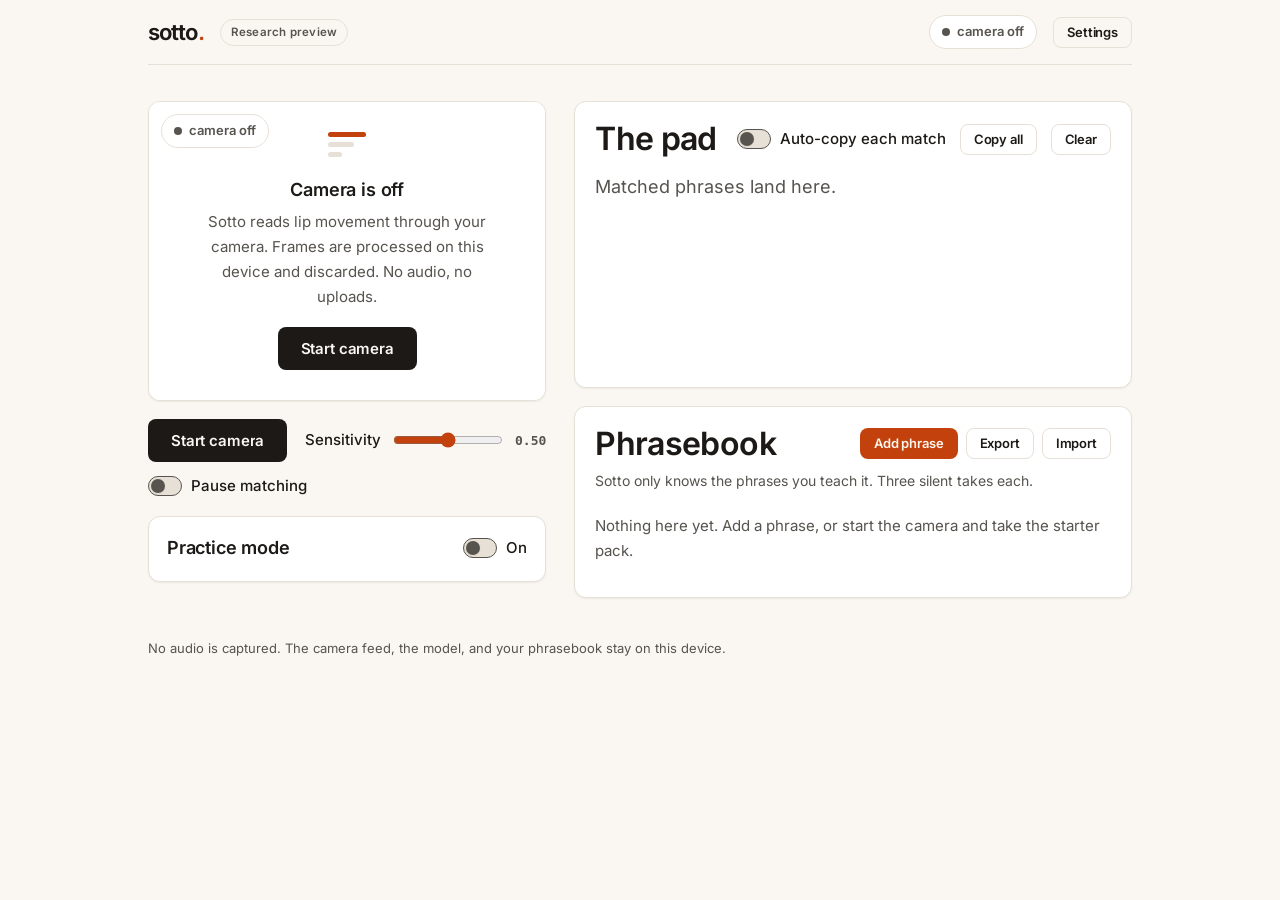
==== app.html @ 7efc4f6a "Sotto v0.1 — calibrated silent-phrase input (lip tracking + DTW), landing site, PWA Co-Authored-By: " ====
<!DOCTYPE html>
<html lang="en">
<head>
  <meta charset="utf-8">
  <meta name="viewport" content="width=device-width, initial-scale=1">
  <title>sotto. — the pad</title>
  <meta name="description" content="Sotto research preview. Calibrated silent-phrase input: teach it a phrase, mouth it at the camera, it types it. On-device, no audio.">
  <meta name="color-scheme" content="light dark">
  <meta name="theme-color" content="#FAF7F2" media="(prefers-color-scheme: light)">
  <meta name="theme-color" content="#131110" media="(prefers-color-scheme: dark)">
  <link rel="manifest" href="manifest.webmanifest">
  <link rel="icon" href="assets/logo.svg" type="image/svg+xml">
  <link rel="stylesheet" href="css/styles.css">
  <link rel="stylesheet" href="css/app.css">
  <script type="module" src="js/app.js"></script>
</head>
<body>
  <a class="skip-link" href="#pad">Skip to the pad</a>

  <header class="wrap">
    <nav class="nav app-nav" aria-label="Primary">
      <a class="wordmark" href="index.html">sotto<span class="dot">.</span></a>
      <span class="badge-preview">Research preview</span>
      <span class="spacer"></span>
      <span class="pill" id="status" role="status">
        <span class="dot-ind"></span>
        <span id="status-text">camera off</span>
      </span>
      <button class="btn-ghost btn-sm" id="settings-btn" aria-expanded="false" aria-controls="settings-drawer">Settings</button>
    </nav>
  </header>

  <main class="wrap app-main" id="main">
    <h1 class="visually-hidden">Sotto — silent phrase input</h1>

    <!-- ============ camera column (5/12) ============ -->
    <section class="col-cam" aria-labelledby="cam-h">
      <h2 class="visually-hidden" id="cam-h">Camera</h2>

      <div class="card cam-card">
        <div class="cam-frame" id="cam-frame">
          <video id="cam" muted playsinline autoplay aria-label="Live camera view, mirrored"></video>

          <span class="pill cam-pill" id="cam-pill">
            <span class="dot-ind"></span>
            <span id="cam-pill-text">camera off</span>
          </span>

          <canvas id="lipwave" class="lipwave" role="img" aria-label="Live mouth-openness signal, most recent four seconds"></canvas>
          <span class="cam-fps soft" id="fps" hidden></span>

          <div class="cam-note" id="cam-note" hidden>
            Face lost. Center yourself in the frame — even light helps.
          </div>

          <div class="cam-empty" id="cam-empty">
            <div class="bars" aria-hidden="true"><span></span><span></span><span></span></div>
            <h3 id="cam-empty-title">Camera is off</h3>
            <p class="soft" id="cam-empty-body">Sotto reads lip movement through your camera. Frames are processed on this device and discarded. No audio, no uploads.</p>
            <button class="btn" id="cam-empty-btn">Start camera</button>
          </div>

          <div class="toast-region" id="toast-region" aria-live="polite"></div>
        </div>
      </div>

      <div class="cam-controls">
        <button class="btn" id="cam-toggle">Start camera</button>
        <div class="ctl">
          <label for="sensitivity">Sensitivity</label>
          <input type="range" id="sensitivity" min="0" max="1" step="0.01" value="0.5"
                 aria-describedby="sens-hint">
          <output class="mono-num" id="sens-out" for="sensitivity">0.50</output>
        </div>
        <span class="visually-hidden" id="sens-hint">Higher accepts looser matches, lower demands closer ones.</span>
        <label class="switch">
          <input type="checkbox" id="pause-toggle">
          <span class="track" aria-hidden="true"></span>
          <span class="switch-label">Pause matching</span>
        </label>
      </div>

      <aside class="card practice" aria-labelledby="practice-h">
        <div class="practice-head">
          <h3 id="practice-h">Practice mode</h3>
          <label class="switch">
            <input type="checkbox" id="practice-toggle">
            <span class="track" aria-hidden="true"></span>
            <span class="switch-label">On</span>
          </label>
        </div>
        <div id="practice-panel" hidden>
          <p class="soft practice-hint">After each utterance: the five closest phrases, ranked. Near-misses included — that is the point.</p>
          <ol class="practice-list" id="practice-list"></ol>
          <p class="soft" id="practice-empty">Mouth something and the ranking appears here.</p>
        </div>
      </aside>
    </section>

    <!-- ============ workspace column (7/12) ============ -->
    <section class="col-work" aria-labelledby="pad-h">

      <div class="card pad-card">
        <div class="pad-head">
          <h2 id="pad-h">The pad</h2>
          <div class="pad-actions">
            <label class="switch">
              <input type="checkbox" id="autocopy-toggle">
              <span class="track" aria-hidden="true"></span>
              <span class="switch-label">Auto-copy each match</span>
            </label>
            <button class="btn-ghost btn-sm" id="copy-btn">Copy all</button>
            <button class="btn-ghost btn-sm" id="clear-btn">Clear</button>
          </div>
        </div>
        <textarea id="pad" class="pad" rows="4" spellcheck="false"
                  placeholder="Matched phrases land here."
                  aria-label="The pad. Matched phrases are appended here."></textarea>
      </div>

      <div class="card book-card">
        <div class="book-head">
          <h2 id="book-h">Phrasebook</h2>
          <div class="book-actions">
            <button class="btn-accent btn-sm" id="add-phrase-btn">Add phrase</button>
            <button class="btn-ghost btn-sm" id="export-btn">Export</button>
            <button class="btn-ghost btn-sm" id="import-btn">Import</button>
            <input type="file" id="import-file" accept="application/json,.json" hidden
                   aria-label="Import a phrasebook JSON file">
          </div>
        </div>
        <p class="soft book-note">Sotto only knows the phrases you teach it. Three silent takes each.</p>
        <ul class="phrase-list" id="phrase-list" aria-labelledby="book-h"></ul>
        <p class="soft" id="book-empty">Nothing here yet. Add a phrase, or start the camera and take the starter pack.</p>
      </div>

    </section>
  </main>

  <p class="wrap app-foot soft">No audio is captured. The camera feed, the model, and your phrasebook stay on this device.</p>

  <!-- ============ settings drawer ============ -->
  <aside class="card drawer" id="settings-drawer" aria-labelledby="settings-h" hidden>
    <div class="drawer-head">
      <h3 id="settings-h">Settings</h3>
      <button class="btn-ghost btn-sm" id="settings-close">Close</button>
    </div>

    <div class="drawer-block">
      <h4>Pipeline self-test</h4>
      <p class="soft">Feeds one synthetic mouth-movement segment through the segmenter and matcher. No camera involved, nothing gets calibrated, and the result is labeled as what it is.</p>
      <button class="btn-ghost" id="selftest-btn">Run pipeline self-test (simulated input)</button>
      <div class="selftest-out" id="selftest-out" role="status" aria-live="polite" hidden>
        <span class="pill is-warn"><span class="dot-ind"></span>SIMULATED</span>
        <span id="selftest-msg"></span>
      </div>
    </div>

    <hr class="rule">

    <div class="drawer-block">
      <h4>Starter pack</h4>
      <p class="soft">Six everyday phrases, guided calibration, about two minutes. Offered automatically when the book is empty; run it again any time.</p>
      <button class="btn-ghost" id="starter-btn">Run starter calibration</button>
    </div>

    <hr class="rule">

    <p class="soft drawer-foot">Everything runs on this device. The phrasebook lives in your browser's local storage — Export is the backup.</p>
  </aside>

  <!-- ============ calibration dialog ============ -->
  <dialog class="card cal-dialog" id="cal-dialog" aria-label="Calibration">

    <section class="cal-step" id="cal-step-offer" hidden>
      <h3>Teach it six phrases</h3>
      <p>The book is empty. Sotto matches only what it has seen you mouth, so the demo starts with a short calibration: six everyday phrases, three silent takes each. About two minutes.</p>
      <p class="soft cal-list">hello &middot; yes &middot; no &middot; thank you &middot; on my way &middot; send it</p>
      <div class="cal-actions">
        <button class="btn-accent" id="cal-offer-start">Start the six</button>
        <button class="btn-ghost" id="cal-offer-later">I'll add my own</button>
      </div>
    </section>

    <section class="cal-step" id="cal-step-camera" hidden>
      <h3>Camera first</h3>
      <p class="soft" id="cal-camera-body">Calibration records real takes, which needs the camera running. Nothing leaves this device.</p>
      <div class="cal-actions">
        <button class="btn" id="cal-cam-start">Start camera</button>
        <button class="btn-ghost" id="cal-cam-close">Close</button>
      </div>
    </section>

    <section class="cal-step" id="cal-step-label" hidden>
      <h3>New phrase</h3>
      <label class="cal-field-label" for="cal-label-input">Label — what the pad types (sentence-cased automatically)</label>
      <input type="text" id="cal-label-input" class="cal-input" maxlength="40"
             autocomplete="off" placeholder="e.g. be right back">
      <p class="cal-error" id="cal-label-error" role="alert" hidden></p>
      <div class="cal-actions">
        <button class="btn-accent" id="cal-begin-btn">Begin takes</button>
        <button class="btn-ghost" id="cal-label-cancel">Cancel</button>
      </div>
    </section>

    <section class="cal-step" id="cal-step-record" hidden>
      <p class="soft cal-kicker" id="cal-progress" hidden>Phrase 1 of 6</p>
      <h3 class="cal-prompt">Silently mouth <q id="cal-word">hello</q> now</h3>
      <p class="cal-live" id="cal-live" aria-live="polite">Watching — mouth it when ready.</p>
      <div class="take-row">
        <span class="take-dots" id="cal-dots" aria-hidden="true"><span></span><span></span><span></span></span>
        <span class="soft" id="cal-take-text" aria-live="polite">take 1 of 3</span>
      </div>
      <div class="cal-actions">
        <button class="btn-ghost btn-sm" id="cal-redo" disabled>Redo last take</button>
        <button class="btn-ghost btn-sm" id="cal-skip" hidden>Skip this phrase</button>
        <button class="btn-ghost btn-sm" id="cal-cancel">Cancel</button>
      </div>
    </section>

    <section class="cal-step" id="cal-step-done" hidden>
      <h3 id="cal-done-title">Learned</h3>
      <p id="cal-done-msg"></p>
      <div class="cal-actions">
        <button class="btn-accent" id="cal-next-btn">Done</button>
      </div>
    </section>

  </dialog>
</body>
</html>
---- css/styles.css ----
/* Sotto — shared design tokens + core components. See DESIGN.md. */

@font-face {
  font-family: 'InterVariable';
  src: url('../vendor/inter/inter-var.woff2') format('woff2');
  font-weight: 100 900;
  font-style: normal;
  font-display: swap;
}

:root {
  --paper: #FAF7F2;
  --ink: #1C1917;
  --ink-soft: #57534E;
  --line: #E7E0D6;
  --card: #FFFFFF;
  --accent: #C2410C;
  --accent-ink: #FFF7ED;
  --good: #3F6212;
  --warn: #A16207;
  --bad: #9F1239;
  --shadow: 0 1px 2px rgb(0 0 0 / 0.06);
  --radius: 12px;
  --radius-ctl: 8px;
  --font: 'InterVariable', ui-sans-serif, system-ui, -apple-system, 'Segoe UI', Roboto, sans-serif;
  --mono: ui-monospace, 'SF Mono', SFMono-Regular, Menlo, Consolas, monospace;
}

@media (prefers-color-scheme: dark) {
  :root {
    --paper: #131110;
    --ink: #EDE7DE;
    --ink-soft: #A8A29E;
    --line: #2B2724;
    --card: #1C1917;
    --accent: #F97316;
    --accent-ink: #1C0A00;
    --good: #A3E635;
    --warn: #FBBF24;
    --bad: #FB7185;
    --shadow: 0 1px 2px rgb(0 0 0 / 0.4);
  }
}

* { box-sizing: border-box; }

/* The hidden attribute must always win, including over display rules on
   component classes (.btn-ghost etc.) — see review finding on .cam-empty. */
[hidden] { display: none !important; }

html { -webkit-text-size-adjust: 100%; }

body {
  margin: 0;
  background: var(--paper);
  color: var(--ink);
  font-family: var(--font);
  font-optical-sizing: auto;
  font-size: 1.0625rem;
  line-height: 1.65;
  -webkit-font-smoothing: antialiased;
}

h1, h2, h3 { margin: 0 0 0.5em; }
h1 { font-size: clamp(2.4rem, 6vw, 4.2rem); font-weight: 640; line-height: 1.04; letter-spacing: -0.035em; }
h2 { font-size: clamp(1.6rem, 3vw, 2rem); font-weight: 620; letter-spacing: -0.02em; line-height: 1.2; }
h3 { font-size: 1.125rem; font-weight: 600; letter-spacing: -0.01em; }
p  { margin: 0 0 1em; }
a  { color: var(--ink); text-decoration-color: var(--line); text-underline-offset: 3px; }
a:hover { text-decoration-color: var(--accent); }
small, .soft { color: var(--ink-soft); }

.wrap { max-width: 1080px; margin: 0 auto; padding: 0 24px; }
@media (min-width: 900px) { .wrap { padding: 0 48px; } }

/* ---------- nav ---------- */
.nav {
  display: flex; align-items: center; gap: 16px;
  padding: 18px 0;
  border-bottom: 1px solid var(--line);
}
.nav .spacer { flex: 1; }
.nav a.navlink {
  text-decoration: none; color: var(--ink-soft);
  font-size: 0.9375rem; font-weight: 500; padding: 6px 10px; border-radius: 6px;
}
.nav a.navlink:hover { color: var(--ink); background: var(--line); }

.wordmark {
  font-weight: 650; letter-spacing: -0.04em; font-size: 1.375rem;
  text-decoration: none; color: var(--ink);
}
.wordmark .dot { color: var(--accent); }

.badge-preview {
  font-size: 0.71875rem; font-weight: 600; letter-spacing: 0.02em;
  color: var(--ink-soft);
  border: 1px solid var(--line); border-radius: 999px;
  padding: 3px 10px; white-space: nowrap;
}

/* ---------- buttons ---------- */
.btn, .btn-accent, .btn-ghost {
  display: inline-flex; align-items: center; justify-content: center; gap: 8px;
  font: 600 0.9375rem/1 var(--font);
  letter-spacing: -0.01em;
  padding: 13px 22px; border-radius: var(--radius-ctl);
  border: 1px solid transparent; cursor: pointer; text-decoration: none;
  transition: transform 160ms ease-out, opacity 160ms ease-out, background 160ms ease-out;
  user-select: none;
}
.btn { background: var(--ink); color: var(--paper); }
.btn-accent { background: var(--accent); color: var(--accent-ink); }
.btn-ghost { background: transparent; color: var(--ink); border-color: var(--line); }
.btn:hover, .btn-accent:hover { opacity: 0.88; }
.btn-ghost:hover { background: var(--card); border-color: var(--ink-soft); }
.btn:active, .btn-accent:active, .btn-ghost:active { transform: translateY(1px); }
.btn[disabled], .btn-accent[disabled], .btn-ghost[disabled] { opacity: 0.45; cursor: not-allowed; }

/* ---------- surfaces ---------- */
.card {
  background: var(--card);
  border: 1px solid var(--line);
  border-radius: var(--radius);
  box-shadow: var(--shadow);
}

.pill {
  display: inline-flex; align-items: center; gap: 7px;
  font-size: 0.8125rem; font-weight: 600;
  padding: 5px 12px; border-radius: 999px;
  background: var(--card); border: 1px solid var(--line); color: var(--ink-soft);
}
.pill .dot-ind { width: 8px; height: 8px; border-radius: 50%; background: var(--ink-soft); }
.pill.is-good .dot-ind { background: var(--good); }
.pill.is-warn .dot-ind { background: var(--warn); }
.pill.is-bad  .dot-ind { background: var(--bad); }
.pill.is-live .dot-ind { background: var(--accent); animation: pulse 1.6s ease-in-out infinite; }

@keyframes pulse { 50% { opacity: 0.35; } }

.kbd {
  font: 500 0.8125rem var(--mono);
  background: var(--card); border: 1px solid var(--line); border-bottom-width: 2px;
  border-radius: 6px; padding: 2px 7px;
}

hr.rule { border: 0; border-top: 1px solid var(--line); margin: 0; }

/* ---------- misc ---------- */
::selection { background: var(--accent); color: var(--accent-ink); }

@media (prefers-reduced-motion: reduce) {
  *, *::before, *::after {
    animation-duration: 0.01ms !important;
    animation-iteration-count: 1 !important;
    transition-duration: 0.01ms !important;
  }
}
---- css/app.css ----
/* Sotto — app-specific layout & components. Tokens come from styles.css only. */

/* ---------- utilities ---------- */

.visually-hidden {
  position: absolute; width: 1px; height: 1px;
  margin: -1px; padding: 0; border: 0;
  clip-path: inset(50%); overflow: hidden; white-space: nowrap;
}

.skip-link {
  position: absolute; left: 16px; top: -48px; z-index: 50;
  background: var(--ink); color: var(--paper);
  padding: 9px 16px; border-radius: var(--radius-ctl);
  font-size: 0.9375rem; font-weight: 600; text-decoration: none;
  transition: top 160ms ease-out;
}
.skip-link:focus-visible { top: 12px; }

:focus-visible { outline: 2px solid var(--accent); outline-offset: 2px; }

.btn-sm { padding: 8px 13px; font-size: 0.8125rem; }

.mono-num { font: 600 0.8125rem var(--mono); color: var(--ink-soft); min-width: 4ch; text-align: right; }

/* ---------- nav ---------- */

.app-nav { padding: 14px 0; }
.app-nav .pill { white-space: nowrap; }
@media (max-width: 560px) {
  /* the badge stays — it wraps to a second row with the status pill instead */
  .app-nav { flex-wrap: wrap; gap: 8px 10px; padding: 12px 0; }
  .app-nav .spacer { flex: 1 1 auto; }
}

/* ---------- main grid: stacked, then 5/12 + 7/12 ---------- */

.app-main {
  display: grid;
  grid-template-columns: minmax(0, 1fr);
  gap: 20px;
  align-items: start;
  padding-top: 24px;
  padding-bottom: 40px;
}
@media (min-width: 880px) {
  .app-main {
    grid-template-columns: minmax(0, 5fr) minmax(0, 7fr);
    gap: 28px;
    padding-top: 36px;
  }
}

.col-cam, .col-work { display: flex; flex-direction: column; gap: 18px; min-width: 0; }

/* ---------- camera card ---------- */

.cam-card { overflow: hidden; }

.cam-frame {
  position: relative;
  aspect-ratio: 4 / 3;
  /* The empty/error states need ~290px; without a floor, a 320-375px phone's
     4:3 frame (203-244px) clips the "Try again" button out of existence. */
  min-height: 290px;
  border-radius: calc(var(--radius) - 1px);
  overflow: hidden;
  background: var(--paper);
}

.cam-frame video {
  display: block;
  width: 100%; height: 100%;
  object-fit: cover;
  transform: scaleX(-1); /* mirrored, like a mirror */
  background: var(--paper);
}

.cam-pill { position: absolute; top: 12px; left: 12px; z-index: 3; }

.lipwave {
  position: absolute; left: 0; right: 0; bottom: 0;
  width: 100%; height: 56px;
  display: block; z-index: 1; pointer-events: none;
  background: linear-gradient(to top, color-mix(in srgb, var(--paper) 82%, transparent), transparent);
}

.cam-fps {
  position: absolute; right: 10px; bottom: 62px; z-index: 3;
  font: 500 0.71875rem var(--mono);
  background: var(--card); border: 1px solid var(--line);
  border-radius: 6px; padding: 1px 7px;
}

.cam-note {
  position: absolute; left: 12px; right: 12px; top: 52px; z-index: 2;
  background: var(--card); border: 1px solid var(--line);
  border-radius: var(--radius-ctl); box-shadow: var(--shadow);
  padding: 10px 14px;
  font-size: 0.9375rem; color: var(--ink-soft);
}

/* Friendly empty / error states — never a blank box. */
.cam-empty {
  position: absolute; inset: 0; z-index: 2;
  display: flex; flex-direction: column; align-items: center; justify-content: center;
  gap: 4px; text-align: center; padding: 28px;
  background: var(--card);
  overflow-y: auto; /* belt and suspenders: content may never be clipped */
}
/* Keep the recovery CTA reachable when content is taller than the frame:
   safe-center so flexbox doesn't push the top of the content out of view. */
.cam-empty > :first-child { margin-top: auto; }
.cam-empty > :last-child { margin-bottom: auto; }
.cam-empty h3 { margin-bottom: 2px; }
.cam-empty p { max-width: 34ch; font-size: 0.9375rem; margin-bottom: 14px; }
.cam-empty .bars { display: flex; flex-direction: column; align-items: flex-start; gap: 5px; margin-bottom: 14px; }
.cam-empty .bars span { display: block; height: 5px; border-radius: 999px; background: var(--line); }
.cam-empty .bars span:nth-child(1) { width: 38px; background: var(--accent); }
.cam-empty .bars span:nth-child(2) { width: 26px; }
.cam-empty .bars span:nth-child(3) { width: 14px; }

/* ---------- toast chips ---------- */

.toast-region {
  position: absolute; top: 12px; right: 12px; z-index: 4;
  display: flex; flex-direction: column; align-items: flex-end; gap: 8px;
  pointer-events: none;
}
.toast-chip {
  display: inline-flex; align-items: center; gap: 7px;
  background: var(--card); border: 1px solid var(--accent);
  color: var(--ink); border-radius: 999px;
  padding: 6px 13px; font-size: 0.875rem; font-weight: 600;
  box-shadow: var(--shadow);
  animation: chip-in 160ms ease-out;
}
.toast-chip .conf { font: 500 0.8125rem var(--mono); color: var(--ink-soft); }
.toast-chip.is-miss { border-color: var(--line); color: var(--ink-soft); font-weight: 500; }
.toast-chip.is-bad { border-color: var(--bad); }
@keyframes chip-in { from { opacity: 0; transform: translateY(-4px); } }

/* ---------- camera controls ---------- */

.cam-controls {
  display: flex; flex-wrap: wrap; align-items: center;
  gap: 12px 18px;
}
.cam-controls .ctl {
  display: flex; align-items: center; gap: 10px;
  flex: 1 1 200px; min-width: 0;
}
.cam-controls .ctl label { font-size: 0.9375rem; font-weight: 500; white-space: nowrap; }
.cam-controls input[type="range"] { flex: 1; min-width: 60px; accent-color: var(--accent); }

/* ---------- switches ---------- */

.switch {
  display: inline-flex; align-items: center; gap: 9px;
  cursor: pointer; user-select: none;
  font-size: 0.9375rem; font-weight: 500; color: var(--ink);
  position: relative;
}
.switch input { position: absolute; opacity: 0; width: 1px; height: 1px; }
.switch .track {
  flex: none; position: relative;
  width: 34px; height: 20px; border-radius: 999px;
  /* Off-state must clear WCAG 1.4.11 (3:1 non-text contrast) in both themes:
     --line vs --card is ~1.2-1.3:1, so the boundary + thumb use --ink-soft. */
  background: var(--line); border: 1px solid var(--ink-soft);
  transition: background 160ms ease-out, border-color 160ms ease-out;
}
.switch .track::after {
  content: ''; position: absolute; top: 2px; left: 2px;
  width: 14px; height: 14px; border-radius: 50%;
  background: var(--ink-soft); box-shadow: var(--shadow);
  transition: transform 160ms ease-out, background 160ms ease-out;
}
.switch input:checked + .track::after { background: var(--accent-ink); }
.switch input:checked + .track { background: var(--accent); border-color: var(--accent); }
.switch input:checked + .track::after { transform: translateX(14px); }
.switch input:focus-visible + .track { outline: 2px solid var(--accent); outline-offset: 2px; }

/* ---------- practice panel ---------- */

.practice { padding: 16px 18px 18px; }
.practice-head { display: flex; align-items: center; justify-content: space-between; gap: 12px; }
.practice-head h3 { margin: 0; }
.practice-hint { font-size: 0.875rem; margin: 10px 0 14px; }

.practice-list {
  list-style: none; margin: 0; padding: 0;
  display: flex; flex-direction: column; gap: 12px;
}
.practice-item { display: grid; grid-template-columns: minmax(0, 1fr) auto; gap: 3px 10px; align-items: baseline; }
.practice-item .plabel { font-weight: 600; font-size: 0.9375rem; overflow-wrap: anywhere; }
.practice-item .pconf { font: 500 0.8125rem var(--mono); color: var(--ink-soft); }
.practice-item .bar {
  grid-column: 1 / -1; height: 6px; border-radius: 999px;
  background: var(--line); overflow: hidden;
}
.practice-item .bar i {
  display: block; height: 100%; border-radius: 999px;
  background: var(--ink-soft);
  transition: width 160ms ease-out;
}
.practice-item.is-top .bar i { background: var(--accent); }
.practice-item .tag {
  font-size: 0.71875rem; font-weight: 600; letter-spacing: 0.02em;
  color: var(--good); grid-column: 1 / -1;
}

/* ---------- the pad ---------- */

.pad-card { padding: 18px 20px 20px; }
.pad-head {
  display: flex; flex-wrap: wrap; align-items: center; gap: 10px 16px;
  margin-bottom: 6px;
}
.pad-head h2 { margin: 0; flex: 1 1 auto; }
.pad-actions { display: flex; flex-wrap: wrap; align-items: center; gap: 8px 14px; }

.pad {
  display: block; width: 100%;
  border: 0; background: transparent; color: var(--ink);
  font: 400 1.125rem/1.6 var(--font);
  min-height: 200px; max-height: 56vh;
  overflow-y: auto; resize: none;
  padding: 8px 0 0;
}
.pad::placeholder { color: var(--ink-soft); opacity: 1; }
.pad:focus-visible { outline: none; box-shadow: inset 0 -2px 0 var(--accent); }

/* ---------- phrasebook ---------- */

.book-card { padding: 18px 20px 8px; }
.book-head {
  display: flex; flex-wrap: wrap; align-items: center; gap: 10px 16px;
}
.book-head h2 { margin: 0; flex: 1 1 auto; }
.book-actions { display: flex; flex-wrap: wrap; align-items: center; gap: 8px; }
.book-note { font-size: 0.875rem; margin: 6px 0 4px; }

.phrase-list { list-style: none; margin: 8px 0 0; padding: 0; }
.phrase-row {
  display: flex; flex-wrap: wrap; align-items: center; gap: 8px 12px;
  padding: 13px 0;
  border-top: 1px solid var(--line);
}
.phrase-row .plabel { font-weight: 600; overflow-wrap: anywhere; }
.phrase-row .pcount { font: 500 0.8125rem var(--mono); color: var(--ink-soft); white-space: nowrap; }
.phrase-row .pactions { margin-left: auto; display: flex; gap: 6px; }
.phrase-row .is-armed { color: var(--bad); border-color: var(--bad); }
.phrase-row .rename-input {
  font: 600 1rem var(--font); color: var(--ink);
  background: var(--paper); border: 1px solid var(--line);
  border-radius: var(--radius-ctl); padding: 7px 10px;
  min-width: 0; flex: 1 1 140px;
}
#book-empty { padding: 14px 0 10px; font-size: 0.9375rem; }

/* ---------- settings drawer ---------- */

.drawer {
  position: fixed; top: 72px; right: 16px; z-index: 30;
  width: min(380px, calc(100vw - 32px));
  max-height: calc(100vh - 96px); overflow-y: auto;
  padding: 20px 22px;
}
.drawer-head { display: flex; align-items: center; justify-content: space-between; gap: 12px; margin-bottom: 12px; }
.drawer-head h3 { margin: 0; }
.drawer h4 { margin: 0 0 6px; font-size: 0.9375rem; font-weight: 600; letter-spacing: -0.01em; }
.drawer-block { padding: 12px 0; }
.drawer-block p { font-size: 0.875rem; margin-bottom: 12px; }
.drawer-foot { font-size: 0.8125rem; margin: 14px 0 0; }

.selftest-out {
  display: flex; flex-wrap: wrap; align-items: flex-start; gap: 8px;
  margin-top: 12px; padding: 12px;
  background: var(--paper); border: 1px solid var(--line);
  border-radius: var(--radius-ctl);
  font-size: 0.875rem;
}
.selftest-out .pill { flex: none; }
#selftest-msg { flex: 1 1 16ch; min-width: 0; }

/* ---------- calibration dialog ---------- */

.cal-dialog {
  width: min(520px, calc(100vw - 32px));
  padding: 26px 28px;
  color: var(--ink);
  margin: auto; /* centered; dialog default in modern browsers, kept explicit */
}
.cal-dialog::backdrop { background: color-mix(in srgb, var(--ink) 32%, transparent); }

.cal-step h3 { margin-bottom: 10px; }
.cal-list { font-size: 0.9375rem; }
.cal-kicker { font-size: 0.8125rem; font-weight: 600; letter-spacing: 0.02em; margin-bottom: 6px; }
.cal-prompt q { quotes: '\2018' '\2019'; color: var(--accent); font-style: normal; }
.cal-live { min-height: 1.65em; color: var(--ink-soft); margin-bottom: 6px; }

.take-row { display: flex; align-items: center; gap: 12px; margin-bottom: 18px; }
.take-dots { display: inline-flex; gap: 7px; }
.take-dots span {
  width: 11px; height: 11px; border-radius: 50%;
  border: 1px solid var(--ink-soft); background: transparent;
  transition: background 160ms ease-out;
}
.take-dots span.done { background: var(--accent); border-color: var(--accent); }

.cal-actions { display: flex; flex-wrap: wrap; gap: 10px; margin-top: 16px; }

.cal-field-label { display: block; font-size: 0.875rem; font-weight: 500; color: var(--ink-soft); margin-bottom: 6px; }
.cal-input {
  display: block; width: 100%;
  font: 500 1.0625rem var(--font); color: var(--ink);
  background: var(--paper); border: 1px solid var(--line);
  border-radius: var(--radius-ctl); padding: 11px 13px;
}
.cal-input:focus-visible { outline: 2px solid var(--accent); outline-offset: 1px; }
.cal-error { color: var(--bad); font-size: 0.875rem; margin: 8px 0 0; }

/* ---------- footer line ---------- */

.app-foot { font-size: 0.8125rem; padding-bottom: 40px; margin: 0 auto; }

/* ---------- narrow phones ---------- */

@media (max-width: 420px) {
  .pad-head, .book-head { flex-direction: column; align-items: flex-start; }
  .pad-actions, .book-actions { width: 100%; }
  .drawer { right: 8px; width: calc(100vw - 16px); }
  .cal-dialog { padding: 20px; }
}

/* ---------- reduced motion ---------- */
/* styles.css zeroes animation/transition durations globally; nothing here loops. */
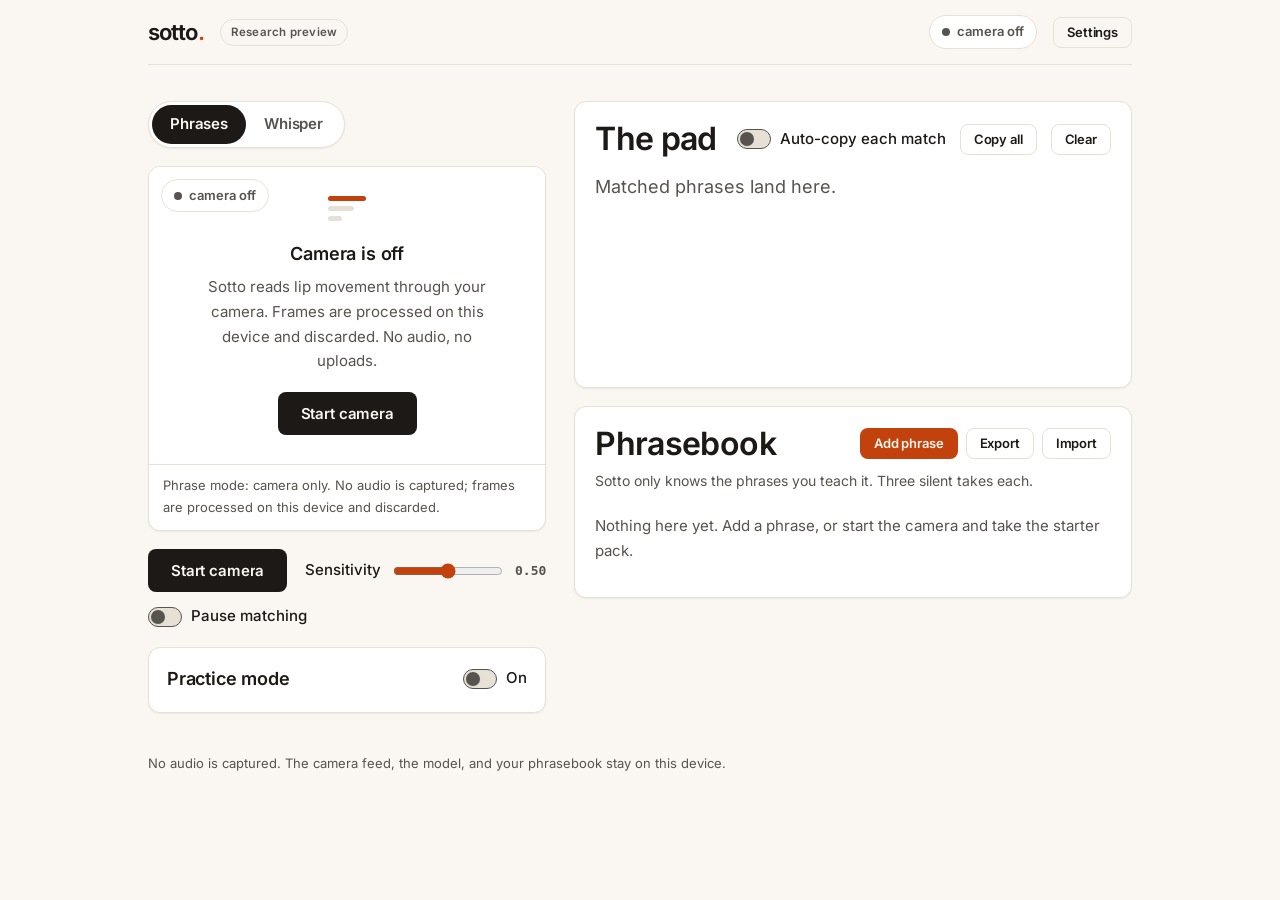
==== commit 988cac85: "Sotto v0.2 — Whisper mode: on-device open-vocabulary dictation gated by lip movement Vendored Whispe" ====
--- a/app.html
+++ b/app.html
@@ -4,7 +4,7 @@
   <meta charset="utf-8">
   <meta name="viewport" content="width=device-width, initial-scale=1">
   <title>sotto. — the pad</title>
-  <meta name="description" content="Sotto research preview. Calibrated silent-phrase input: teach it a phrase, mouth it at the camera, it types it. On-device, no audio.">
+  <meta name="description" content="Sotto research preview. Two on-device input modes: calibrated silent phrases (camera only) and Whisper dictation, where lip movement decides when the microphone is heard. Nothing uploaded.">
   <meta name="color-scheme" content="light dark">
   <meta name="theme-color" content="#FAF7F2" media="(prefers-color-scheme: light)">
   <meta name="theme-color" content="#131110" media="(prefers-color-scheme: dark)">
@@ -31,11 +31,22 @@
   </header>
 
   <main class="wrap app-main" id="main">
-    <h1 class="visually-hidden">Sotto — silent phrase input</h1>
+    <h1 class="visually-hidden">Sotto — silent phrase input and whisper dictation</h1>
 
     <!-- ============ camera column (5/12) ============ -->
     <section class="col-cam" aria-labelledby="cam-h">
       <h2 class="visually-hidden" id="cam-h">Camera</h2>
+
+      <div class="mode-switch" id="mode-switch" role="radiogroup" aria-label="Input mode">
+        <label class="mode-opt">
+          <input type="radio" name="input-mode" value="phrases" id="mode-phrases" checked>
+          <span>Phrases</span>
+        </label>
+        <label class="mode-opt">
+          <input type="radio" name="input-mode" value="whisper" id="mode-whisper">
+          <span>Whisper</span>
+        </label>
+      </div>
 
       <div class="card cam-card">
         <div class="cam-frame" id="cam-frame">
@@ -60,13 +71,35 @@
             <button class="btn" id="cam-empty-btn">Start camera</button>
           </div>
 
+          <div class="cam-empty mic-empty" id="mic-empty" hidden>
+            <div class="bars" aria-hidden="true"><span></span><span></span><span></span></div>
+            <h3 id="mic-empty-title">Microphone blocked</h3>
+            <p class="soft" id="mic-empty-body"></p>
+            <div class="mic-empty-actions">
+              <button class="btn" id="mic-empty-retry">Try Whisper again</button>
+              <button class="btn-ghost" id="mic-empty-dismiss">Stay in Phrases</button>
+            </div>
+          </div>
+
+          <div class="asr-note" id="asr-note" role="status" hidden>
+            <span id="asr-note-text">Loading speech model — ~75MB, one time.</span>
+            <span class="asr-progress" id="asr-progress" hidden aria-hidden="true"><i id="asr-progress-fill"></i></span>
+          </div>
+
+          <span class="mic-meter" id="mic-meter" hidden>
+            <span aria-hidden="true">mic</span>
+            <span class="mic-track" aria-hidden="true"><i id="mic-level"></i></span>
+            <span class="visually-hidden">Microphone is live</span>
+          </span>
+
           <div class="toast-region" id="toast-region" aria-live="polite"></div>
         </div>
+        <p class="cam-privacy" id="cam-privacy">Phrase mode: camera only. No audio is captured; frames are processed on this device and discarded.</p>
       </div>
 
       <div class="cam-controls">
         <button class="btn" id="cam-toggle">Start camera</button>
-        <div class="ctl">
+        <div class="ctl ctl-sens">
           <label for="sensitivity">Sensitivity</label>
           <input type="range" id="sensitivity" min="0" max="1" step="0.01" value="0.5"
                  aria-describedby="sens-hint">
@@ -76,7 +109,7 @@
         <label class="switch">
           <input type="checkbox" id="pause-toggle">
           <span class="track" aria-hidden="true"></span>
-          <span class="switch-label">Pause matching</span>
+          <span class="switch-label" id="pause-label">Pause matching</span>
         </label>
       </div>
 
@@ -107,7 +140,7 @@
             <label class="switch">
               <input type="checkbox" id="autocopy-toggle">
               <span class="track" aria-hidden="true"></span>
-              <span class="switch-label">Auto-copy each match</span>
+              <span class="switch-label" id="autocopy-label">Auto-copy each match</span>
             </label>
             <button class="btn-ghost btn-sm" id="copy-btn">Copy all</button>
             <button class="btn-ghost btn-sm" id="clear-btn">Clear</button>
@@ -137,7 +170,7 @@
     </section>
   </main>
 
-  <p class="wrap app-foot soft">No audio is captured. The camera feed, the model, and your phrasebook stay on this device.</p>
+  <p class="wrap app-foot soft" id="app-foot">No audio is captured. The camera feed, the model, and your phrasebook stay on this device.</p>
 
   <!-- ============ settings drawer ============ -->
   <aside class="card drawer" id="settings-drawer" aria-labelledby="settings-h" hidden>
@@ -166,6 +199,11 @@
 
     <hr class="rule">
 
+    <div class="drawer-block" id="asr-block" hidden>
+      <h4>Whisper mode</h4>
+      <p class="soft" id="asr-info"></p>
+    </div>
+
     <p class="soft drawer-foot">Everything runs on this device. The phrasebook lives in your browser's local storage — Export is the backup.</p>
   </aside>
 
--- a/css/app.css
+++ b/css/app.css
@@ -52,6 +52,32 @@
 }
 
 .col-cam, .col-work { display: flex; flex-direction: column; gap: 18px; min-width: 0; }
+
+/* Whisper mode hides the Phrases-only surfaces via one class on <main>. */
+.app-main.mode-whisper .practice,
+.app-main.mode-whisper .book-card,
+.app-main.mode-whisper .ctl-sens { display: none; }
+
+/* ---------- mode switch (Phrases | Whisper) ---------- */
+
+.mode-switch {
+  display: inline-flex; align-self: flex-start;
+  padding: 3px;
+  background: var(--card); border: 1px solid var(--line);
+  border-radius: 999px; box-shadow: var(--shadow);
+}
+.mode-opt { position: relative; display: inline-flex; }
+.mode-opt input { position: absolute; opacity: 0; width: 1px; height: 1px; }
+.mode-opt span {
+  display: inline-flex; align-items: center;
+  padding: 7px 18px; border-radius: 999px;
+  font-size: 0.9375rem; font-weight: 600; letter-spacing: -0.01em;
+  color: var(--ink-soft); cursor: pointer; user-select: none;
+  transition: background 160ms ease-out, color 160ms ease-out;
+}
+.mode-opt input:checked + span { background: var(--ink); color: var(--paper); }
+.mode-opt input:focus-visible + span { outline: 2px solid var(--accent); outline-offset: 2px; }
+.mode-opt input:disabled + span { opacity: 0.45; cursor: not-allowed; }
 
 /* ---------- camera card ---------- */
 
@@ -120,6 +146,53 @@
 .cam-empty .bars span:nth-child(2) { width: 26px; }
 .cam-empty .bars span:nth-child(3) { width: 14px; }
 
+/* Per-mode privacy line under the camera frame. */
+.cam-privacy {
+  margin: 0; padding: 10px 14px 12px;
+  font-size: 0.8125rem; color: var(--ink-soft);
+  border-top: 1px solid var(--line);
+}
+
+/* Mic-blocked empty state mirrors .cam-empty but sits above it. */
+.mic-empty { z-index: 3; }
+.mic-empty-actions { display: flex; flex-wrap: wrap; gap: 10px; justify-content: center; }
+
+/* One-time speech-model loading note (Whisper mode). */
+.asr-note {
+  position: absolute; left: 12px; right: 12px; top: 52px; z-index: 3;
+  background: var(--card); border: 1px solid var(--line);
+  border-radius: var(--radius-ctl); box-shadow: var(--shadow);
+  padding: 10px 14px;
+  font-size: 0.9375rem; color: var(--ink-soft);
+}
+.asr-progress {
+  display: block; margin-top: 8px;
+  height: 5px; border-radius: 999px;
+  background: var(--line); overflow: hidden;
+}
+.asr-progress i {
+  display: block; height: 100%; width: 0%;
+  border-radius: 999px; background: var(--accent);
+  transition: width 160ms ease-out;
+}
+
+/* Small live mic level meter (Whisper mode, while the mic is on). */
+.mic-meter {
+  position: absolute; left: 10px; bottom: 62px; z-index: 3;
+  display: inline-flex; align-items: center; gap: 7px;
+  font: 500 0.71875rem var(--mono); color: var(--ink-soft);
+  background: var(--card); border: 1px solid var(--line);
+  border-radius: 6px; padding: 3px 8px;
+}
+.mic-meter .mic-track {
+  width: 44px; height: 5px; border-radius: 999px;
+  background: var(--line); overflow: hidden;
+}
+.mic-meter .mic-track i {
+  display: block; height: 100%; width: 0%;
+  border-radius: 999px; background: var(--accent);
+}
+
 /* ---------- toast chips ---------- */
 
 .toast-region {
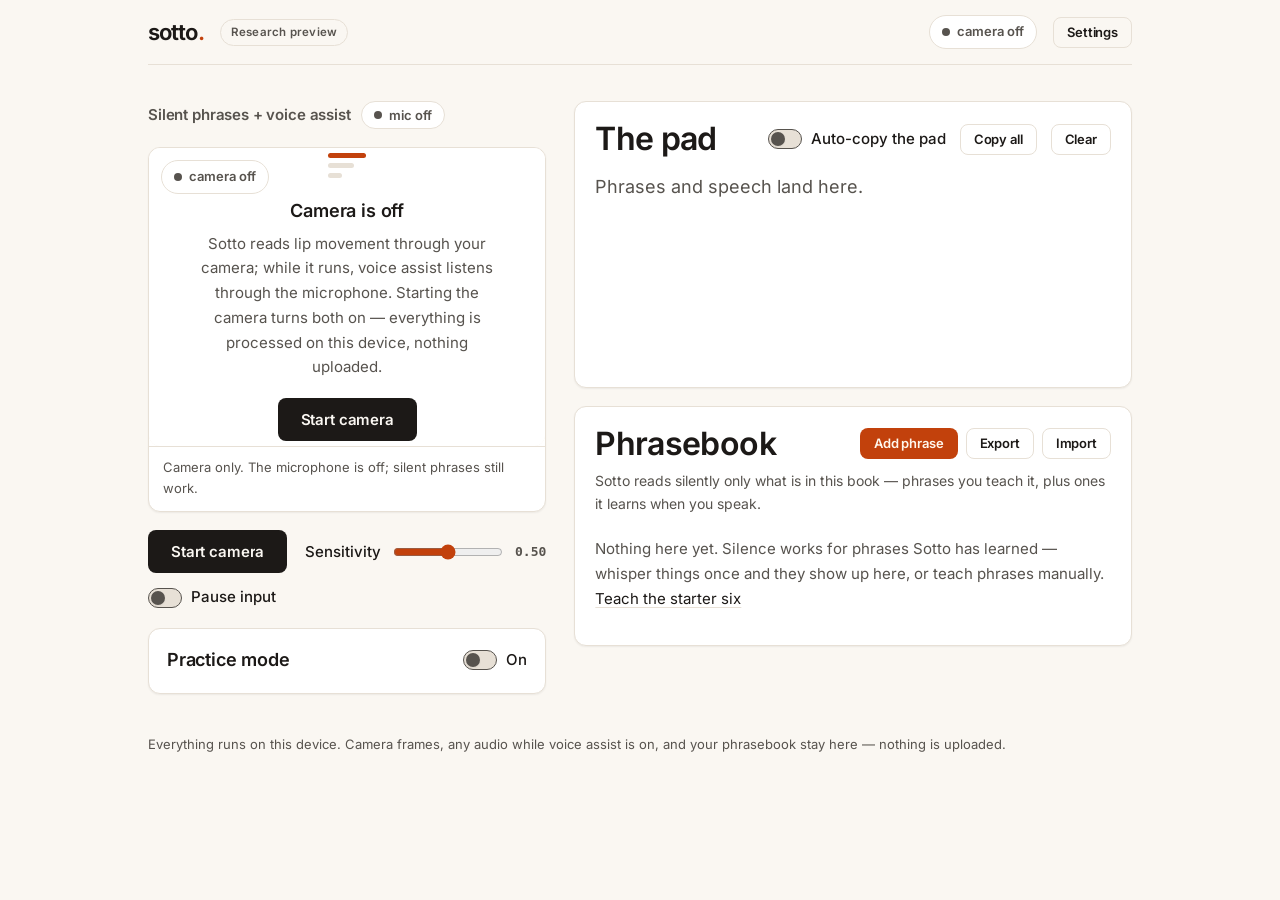
==== commit 99639d15: "v0.4 — one multimodal flow: auto-routing, self-learning silent vocabulary The Phrases/Whisper mode s" ====
--- a/app.html
+++ b/app.html
@@ -4,7 +4,7 @@
   <meta charset="utf-8">
   <meta name="viewport" content="width=device-width, initial-scale=1">
   <title>sotto. — the pad</title>
-  <meta name="description" content="Sotto research preview. Two on-device input modes: calibrated silent phrases (camera only) and Whisper dictation, where lip movement decides when the microphone is heard. Nothing uploaded.">
+  <meta name="description" content="Sotto research preview. One on-device flow: mouth a taught phrase in silence or whisper anything — lip movement decides when the microphone is heard, and Sotto learns your lips as you speak. Nothing uploaded.">
   <meta name="color-scheme" content="light dark">
   <meta name="theme-color" content="#FAF7F2" media="(prefers-color-scheme: light)">
   <meta name="theme-color" content="#131110" media="(prefers-color-scheme: dark)">
@@ -31,21 +31,19 @@
   </header>
 
   <main class="wrap app-main" id="main">
-    <h1 class="visually-hidden">Sotto — silent phrase input and whisper dictation</h1>
+    <h1 class="visually-hidden">Sotto — silent phrases with voice assist</h1>
 
     <!-- ============ camera column (5/12) ============ -->
     <section class="col-cam" aria-labelledby="cam-h">
       <h2 class="visually-hidden" id="cam-h">Camera</h2>
 
-      <div class="mode-switch" id="mode-switch" role="radiogroup" aria-label="Input mode">
-        <label class="mode-opt">
-          <input type="radio" name="input-mode" value="phrases" id="mode-phrases" checked>
-          <span>Phrases</span>
-        </label>
-        <label class="mode-opt">
-          <input type="radio" name="input-mode" value="whisper" id="mode-whisper">
-          <span>Whisper</span>
-        </label>
+      <div class="status-strip" id="status-strip">
+        <span class="status-strip-text">Silent phrases + voice assist</span>
+        <button class="pill mic-chip" id="mic-chip" type="button" aria-controls="settings-drawer"
+                aria-label="Microphone off — voice assist settings">
+          <span class="dot-ind"></span>
+          <span id="mic-chip-text">mic off</span>
+        </button>
       </div>
 
       <div class="card cam-card">
@@ -76,13 +74,13 @@
             <h3 id="mic-empty-title">Microphone blocked</h3>
             <p class="soft" id="mic-empty-body"></p>
             <div class="mic-empty-actions">
-              <button class="btn" id="mic-empty-retry">Try Whisper again</button>
-              <button class="btn-ghost" id="mic-empty-dismiss">Stay in Phrases</button>
+              <button class="btn" id="mic-empty-retry">Try voice assist again</button>
+              <button class="btn-ghost" id="mic-empty-dismiss">Stay silent-only</button>
             </div>
           </div>
 
           <div class="asr-note" id="asr-note" role="status" hidden>
-            <span id="asr-note-text">Loading speech model — ~75MB, one time.</span>
+            <span id="asr-note-text">Loading the speech model. First ever load fetches ~75MB; after that it comes from cache.</span>
             <span class="asr-progress" id="asr-progress" hidden aria-hidden="true"><i id="asr-progress-fill"></i></span>
           </div>
 
@@ -94,7 +92,7 @@
 
           <div class="toast-region" id="toast-region" aria-live="polite"></div>
         </div>
-        <p class="cam-privacy" id="cam-privacy">Phrase mode: camera only. No audio is captured; frames are processed on this device and discarded.</p>
+        <p class="cam-privacy" id="cam-privacy">Camera only. The microphone is off; silent phrases still work.</p>
       </div>
 
       <div class="cam-controls">
@@ -109,7 +107,7 @@
         <label class="switch">
           <input type="checkbox" id="pause-toggle">
           <span class="track" aria-hidden="true"></span>
-          <span class="switch-label" id="pause-label">Pause matching</span>
+          <span class="switch-label">Pause input</span>
         </label>
       </div>
 
@@ -133,6 +131,8 @@
     <!-- ============ workspace column (7/12) ============ -->
     <section class="col-work" aria-labelledby="pad-h">
 
+      <p class="ticker" id="ticker" aria-live="polite" hidden></p>
+
       <div class="card pad-card">
         <div class="pad-head">
           <h2 id="pad-h">The pad</h2>
@@ -140,15 +140,15 @@
             <label class="switch">
               <input type="checkbox" id="autocopy-toggle">
               <span class="track" aria-hidden="true"></span>
-              <span class="switch-label" id="autocopy-label">Auto-copy each match</span>
+              <span class="switch-label">Auto-copy the pad</span>
             </label>
             <button class="btn-ghost btn-sm" id="copy-btn">Copy all</button>
             <button class="btn-ghost btn-sm" id="clear-btn">Clear</button>
           </div>
         </div>
         <textarea id="pad" class="pad" rows="4" spellcheck="false"
-                  placeholder="Matched phrases land here."
-                  aria-label="The pad. Matched phrases are appended here."></textarea>
+                  placeholder="Phrases and speech land here."
+                  aria-label="The pad. Recognized phrases and transcribed speech are appended here."></textarea>
       </div>
 
       <div class="card book-card">
@@ -162,15 +162,15 @@
                    aria-label="Import a phrasebook JSON file">
           </div>
         </div>
-        <p class="soft book-note">Sotto only knows the phrases you teach it. Three silent takes each.</p>
+        <p class="soft book-note">Sotto reads silently only what is in this book — phrases you teach it, plus ones it learns when you speak.</p>
         <ul class="phrase-list" id="phrase-list" aria-labelledby="book-h"></ul>
-        <p class="soft" id="book-empty">Nothing here yet. Add a phrase, or start the camera and take the starter pack.</p>
+        <p class="soft" id="book-empty">Nothing here yet. Silence works for phrases Sotto has learned — whisper things once and they show up here, or teach phrases manually. <button type="button" class="link-btn" id="book-empty-starter">Teach the starter six</button></p>
       </div>
 
     </section>
   </main>
 
-  <p class="wrap app-foot soft" id="app-foot">No audio is captured. The camera feed, the model, and your phrasebook stay on this device.</p>
+  <p class="wrap app-foot soft" id="app-foot">Everything runs on this device. Camera frames, any audio while voice assist is on, and your phrasebook stay here — nothing is uploaded.</p>
 
   <!-- ============ settings drawer ============ -->
   <aside class="card drawer" id="settings-drawer" aria-labelledby="settings-h" hidden>
@@ -178,6 +178,18 @@
       <h3 id="settings-h">Settings</h3>
       <button class="btn-ghost btn-sm" id="settings-close">Close</button>
     </div>
+
+    <div class="drawer-block">
+      <h4>Voice assist</h4>
+      <p class="soft">While the camera runs, the microphone listens and on-device speech recognition types what you say — and Sotto learns your lips as you speak, growing the silent phrasebook. Turning this off releases the microphone immediately; silent phrases keep working.</p>
+      <label class="switch">
+        <input type="checkbox" id="voice-toggle" checked>
+        <span class="track" aria-hidden="true"></span>
+        <span class="switch-label">Voice assist</span>
+      </label>
+    </div>
+
+    <hr class="rule">
 
     <div class="drawer-block">
       <h4>Pipeline self-test</h4>
@@ -193,14 +205,14 @@
 
     <div class="drawer-block">
       <h4>Starter pack</h4>
-      <p class="soft">Six everyday phrases, guided calibration, about two minutes. Offered automatically when the book is empty; run it again any time.</p>
-      <button class="btn-ghost" id="starter-btn">Run starter calibration</button>
+      <p class="soft">Six everyday phrases, guided calibration, about two minutes. Run it any time.</p>
+      <button class="btn-ghost" id="starter-btn">Teach the starter six</button>
     </div>
 
     <hr class="rule">
 
     <div class="drawer-block" id="asr-block" hidden>
-      <h4>Whisper mode</h4>
+      <h4>Speech model</h4>
       <p class="soft" id="asr-info"></p>
     </div>
 
@@ -209,16 +221,6 @@
 
   <!-- ============ calibration dialog ============ -->
   <dialog class="card cal-dialog" id="cal-dialog" aria-label="Calibration">
-
-    <section class="cal-step" id="cal-step-offer" hidden>
-      <h3>Teach it six phrases</h3>
-      <p>The book is empty. Sotto matches only what it has seen you mouth, so the demo starts with a short calibration: six everyday phrases, three silent takes each. About two minutes.</p>
-      <p class="soft cal-list">hello &middot; yes &middot; no &middot; thank you &middot; on my way &middot; send it</p>
-      <div class="cal-actions">
-        <button class="btn-accent" id="cal-offer-start">Start the six</button>
-        <button class="btn-ghost" id="cal-offer-later">I'll add my own</button>
-      </div>
-    </section>
 
     <section class="cal-step" id="cal-step-camera" hidden>
       <h3>Camera first</h3>
--- a/css/app.css
+++ b/css/app.css
@@ -53,31 +53,22 @@
 
 .col-cam, .col-work { display: flex; flex-direction: column; gap: 18px; min-width: 0; }
 
-/* Whisper mode hides the Phrases-only surfaces via one class on <main>. */
-.app-main.mode-whisper .practice,
-.app-main.mode-whisper .book-card,
-.app-main.mode-whisper .ctl-sens { display: none; }
-
-/* ---------- mode switch (Phrases | Whisper) ---------- */
-
-.mode-switch {
-  display: inline-flex; align-self: flex-start;
-  padding: 3px;
-  background: var(--card); border: 1px solid var(--line);
-  border-radius: 999px; box-shadow: var(--shadow);
-}
-.mode-opt { position: relative; display: inline-flex; }
-.mode-opt input { position: absolute; opacity: 0; width: 1px; height: 1px; }
-.mode-opt span {
-  display: inline-flex; align-items: center;
-  padding: 7px 18px; border-radius: 999px;
+/* ---------- status strip (one mode: silent phrases + voice assist) ---------- */
+
+.status-strip {
+  display: flex; align-items: center; flex-wrap: wrap;
+  gap: 8px 10px; align-self: flex-start;
+}
+.status-strip-text {
   font-size: 0.9375rem; font-weight: 600; letter-spacing: -0.01em;
-  color: var(--ink-soft); cursor: pointer; user-select: none;
-  transition: background 160ms ease-out, color 160ms ease-out;
-}
-.mode-opt input:checked + span { background: var(--ink); color: var(--paper); }
-.mode-opt input:focus-visible + span { outline: 2px solid var(--accent); outline-offset: 2px; }
-.mode-opt input:disabled + span { opacity: 0.45; cursor: not-allowed; }
+  color: var(--ink-soft);
+}
+/* The mic state chip is a real button: it opens the settings drawer. */
+.mic-chip {
+  font-family: var(--font); cursor: pointer;
+  transition: border-color 160ms ease-out;
+}
+.mic-chip:hover { border-color: var(--ink-soft); }
 
 /* ---------- camera card ---------- */
 
@@ -193,6 +184,19 @@
   border-radius: 999px; background: var(--accent);
 }
 
+/* Live transcription ticker: the currently-decoding job's accumulated
+   partial text, streamed word by word — or, briefly, the silent-miss hint.
+   Empty and hidden when neither is showing; final text still lands in the
+   pad. */
+.ticker {
+  margin: 0; padding: 2px 0 2px 12px;
+  border-left: 3px solid var(--accent);
+  font-size: 0.9375rem; color: var(--ink-soft);
+  white-space: nowrap; overflow: hidden; text-overflow: ellipsis;
+  min-width: 0;
+}
+.ticker.is-hint { border-left-color: var(--ink-soft); }
+
 /* ---------- toast chips ---------- */
 
 .toast-region {
@@ -321,6 +325,12 @@
   border-top: 1px solid var(--line);
 }
 .phrase-row .plabel { font-weight: 600; overflow-wrap: anywhere; }
+.phrase-row .learned-pill {
+  font-size: 0.71875rem; font-weight: 600; letter-spacing: 0.02em;
+  color: var(--ink-soft);
+  border: 1px solid var(--ink-soft); border-radius: 999px;
+  padding: 1px 8px; white-space: nowrap;
+}
 .phrase-row .pcount { font: 500 0.8125rem var(--mono); color: var(--ink-soft); white-space: nowrap; }
 .phrase-row .pactions { margin-left: auto; display: flex; gap: 6px; }
 .phrase-row .is-armed { color: var(--bad); border-color: var(--bad); }
@@ -332,6 +342,15 @@
 }
 #book-empty { padding: 14px 0 10px; font-size: 0.9375rem; }
 
+/* Inline link-styled button (phrasebook empty state -> starter calibration). */
+.link-btn {
+  display: inline; padding: 0; border: 0; background: none;
+  font: inherit; color: var(--ink);
+  text-decoration: underline; text-decoration-color: var(--line);
+  text-underline-offset: 3px; cursor: pointer;
+}
+.link-btn:hover { text-decoration-color: var(--accent); }
+
 /* ---------- settings drawer ---------- */
 
 .drawer {
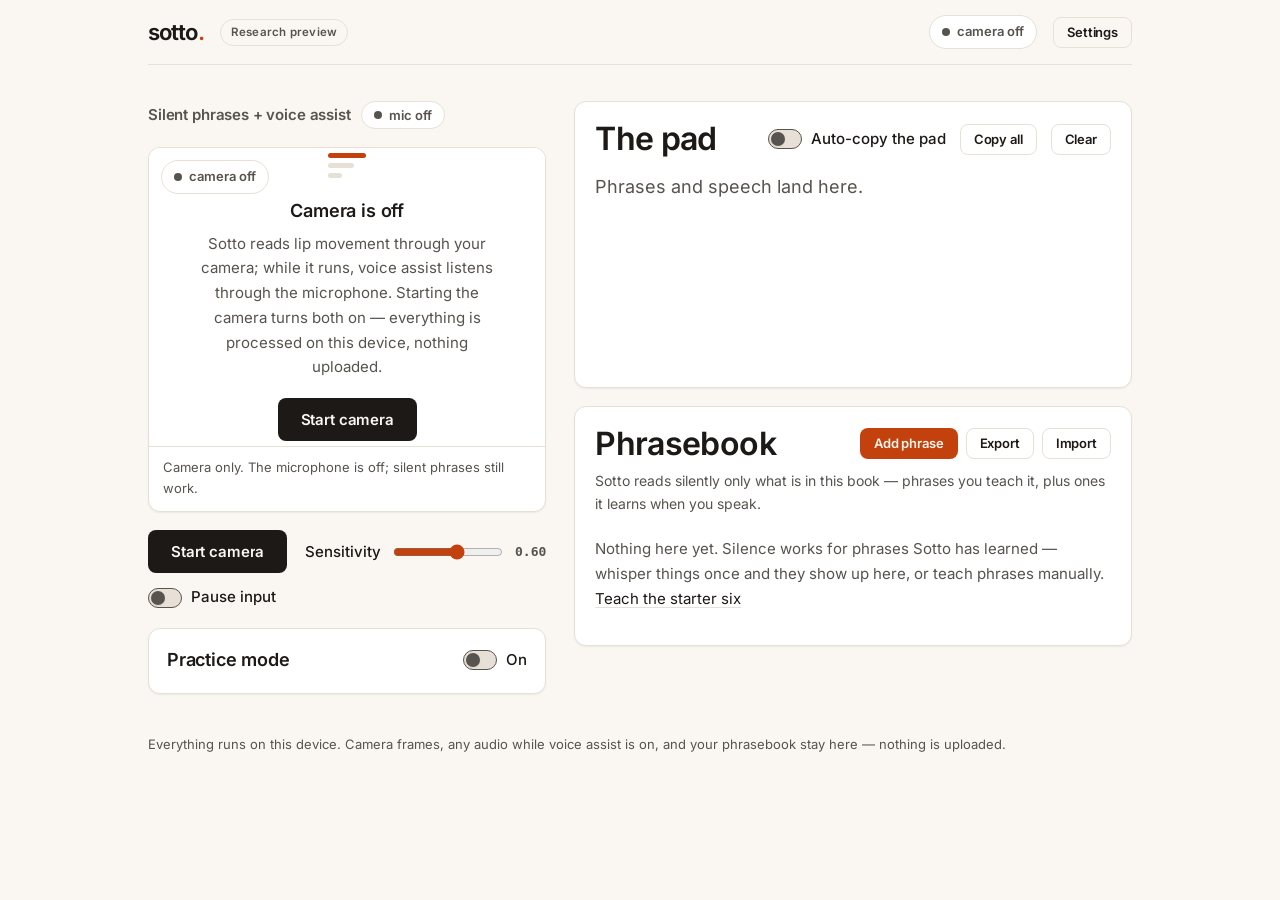
==== commit ddae1ea2: "v0.5 — self-calibrating: adaptive thresholds, forgiving routing, speculative pass, correction loop, " ====
--- a/app.html
+++ b/app.html
@@ -95,13 +95,39 @@
         <p class="cam-privacy" id="cam-privacy">Camera only. The microphone is off; silent phrases still work.</p>
       </div>
 
+      <!-- Diagnostics HUD (SPEC-V5): hidden unless the settings toggle is on. -->
+      <aside class="card diag" id="diag-hud" aria-labelledby="diag-h" hidden>
+        <div class="diag-head">
+          <h3 id="diag-h">Diagnostics</h3>
+          <span class="diag-num" id="diag-fps">— fps</span>
+        </div>
+        <div class="diag-row">
+          <span class="diag-key">energy</span>
+          <span class="diag-num" id="diag-energy">—</span>
+          <span class="diag-bar" aria-hidden="true"><i id="diag-energy-fill"></i><b id="diag-tick-on"></b><b class="is-soft" id="diag-tick-off"></b></span>
+          <span class="diag-num is-soft" id="diag-tau">on — · off —</span>
+        </div>
+        <div class="diag-row">
+          <span class="diag-key">mic</span>
+          <span class="diag-num" id="diag-mic">—</span>
+          <span class="diag-bar" aria-hidden="true"><i id="diag-mic-fill"></i><b id="diag-tick-bar"></b></span>
+          <span class="diag-num is-soft" id="diag-bar-num">bar —</span>
+        </div>
+        <p class="diag-line" id="diag-floor">floor —</p>
+        <p class="diag-line" id="diag-asr">asr —</p>
+        <p class="diag-line" id="diag-lib">library —</p>
+        <p class="diag-line diag-events-head">last events</p>
+        <ol class="diag-events" id="diag-events"></ol>
+        <p class="diag-line" id="diag-empty">nothing yet — segments, transcripts, and learns land here.</p>
+      </aside>
+
       <div class="cam-controls">
         <button class="btn" id="cam-toggle">Start camera</button>
         <div class="ctl ctl-sens">
           <label for="sensitivity">Sensitivity</label>
-          <input type="range" id="sensitivity" min="0" max="1" step="0.01" value="0.5"
+          <input type="range" id="sensitivity" min="0" max="1" step="0.01" value="0.6"
                  aria-describedby="sens-hint">
-          <output class="mono-num" id="sens-out" for="sensitivity">0.50</output>
+          <output class="mono-num" id="sens-out" for="sensitivity">0.60</output>
         </div>
         <span class="visually-hidden" id="sens-hint">Higher accepts looser matches, lower demands closer ones.</span>
         <label class="switch">
@@ -211,6 +237,21 @@
 
     <hr class="rule">
 
+    <div class="drawer-block">
+      <h4>Diagnostics</h4>
+      <p class="soft">A live HUD under the camera: thresholds, levels, and the last few routing decisions. Costs nothing while off. Copy report puts the same numbers on the clipboard as JSON — paste it when reporting a problem.</p>
+      <div class="diag-controls">
+        <label class="switch">
+          <input type="checkbox" id="diag-toggle">
+          <span class="track" aria-hidden="true"></span>
+          <span class="switch-label">Show diagnostics</span>
+        </label>
+        <button class="btn-ghost btn-sm" id="diag-copy">Copy report</button>
+      </div>
+    </div>
+
+    <hr class="rule">
+
     <div class="drawer-block" id="asr-block" hidden>
       <h4>Speech model</h4>
       <p class="soft" id="asr-info"></p>
--- a/css/app.css
+++ b/css/app.css
@@ -217,6 +217,55 @@
 .toast-chip.is-bad { border-color: var(--bad); }
 @keyframes chip-in { from { opacity: 0; transform: translateY(-4px); } }
 
+/* ---------- diagnostics HUD (SPEC-V5) ---------- */
+/* Tokens only; numerics are mono. Both themes come free from the tokens. */
+
+.diag { padding: 14px 16px 16px; }
+.diag-head {
+  display: flex; align-items: baseline; justify-content: space-between;
+  gap: 10px; margin-bottom: 6px;
+}
+.diag-head h3 { margin: 0; font-size: 0.9375rem; }
+.diag-num {
+  font: 500 0.75rem var(--mono); color: var(--ink);
+  white-space: nowrap; font-variant-numeric: tabular-nums;
+}
+.diag-num.is-soft { color: var(--ink-soft); }
+.diag-key { font: 600 0.75rem var(--mono); color: var(--ink-soft); }
+.diag-row {
+  display: grid; grid-template-columns: 6ch 7ch minmax(48px, 1fr) auto;
+  align-items: center; gap: 8px; padding: 3px 0;
+}
+.diag-bar {
+  position: relative; height: 6px; min-width: 48px;
+  border-radius: 999px; background: var(--line);
+}
+.diag-bar i {
+  display: block; height: 100%; width: 0%;
+  border-radius: 999px; background: var(--accent);
+}
+/* Threshold ticks: tauOn/voiced bar in ink, tauOff softer. */
+.diag-bar b {
+  position: absolute; top: -2px; bottom: -2px; width: 2px;
+  background: var(--ink); border-radius: 1px;
+}
+.diag-bar b.is-soft { background: var(--ink-soft); }
+.diag-line {
+  margin: 6px 0 0; font: 500 0.75rem var(--mono); color: var(--ink-soft);
+  overflow-wrap: anywhere; font-variant-numeric: tabular-nums;
+}
+.diag-events-head { color: var(--ink); font-weight: 600; margin-top: 10px; }
+.diag-events { list-style: none; margin: 4px 0 0; padding: 0; }
+.diag-events li {
+  font: 500 0.75rem var(--mono); color: var(--ink-soft);
+  padding: 3px 0; border-top: 1px solid var(--line);
+  overflow-wrap: anywhere; font-variant-numeric: tabular-nums;
+}
+.diag-events li:first-child { color: var(--ink); } /* newest first */
+
+/* Settings drawer: diagnostics toggle + copy button on one row. */
+.diag-controls { display: flex; flex-wrap: wrap; align-items: center; gap: 12px 16px; }
+
 /* ---------- camera controls ---------- */
 
 .cam-controls {
